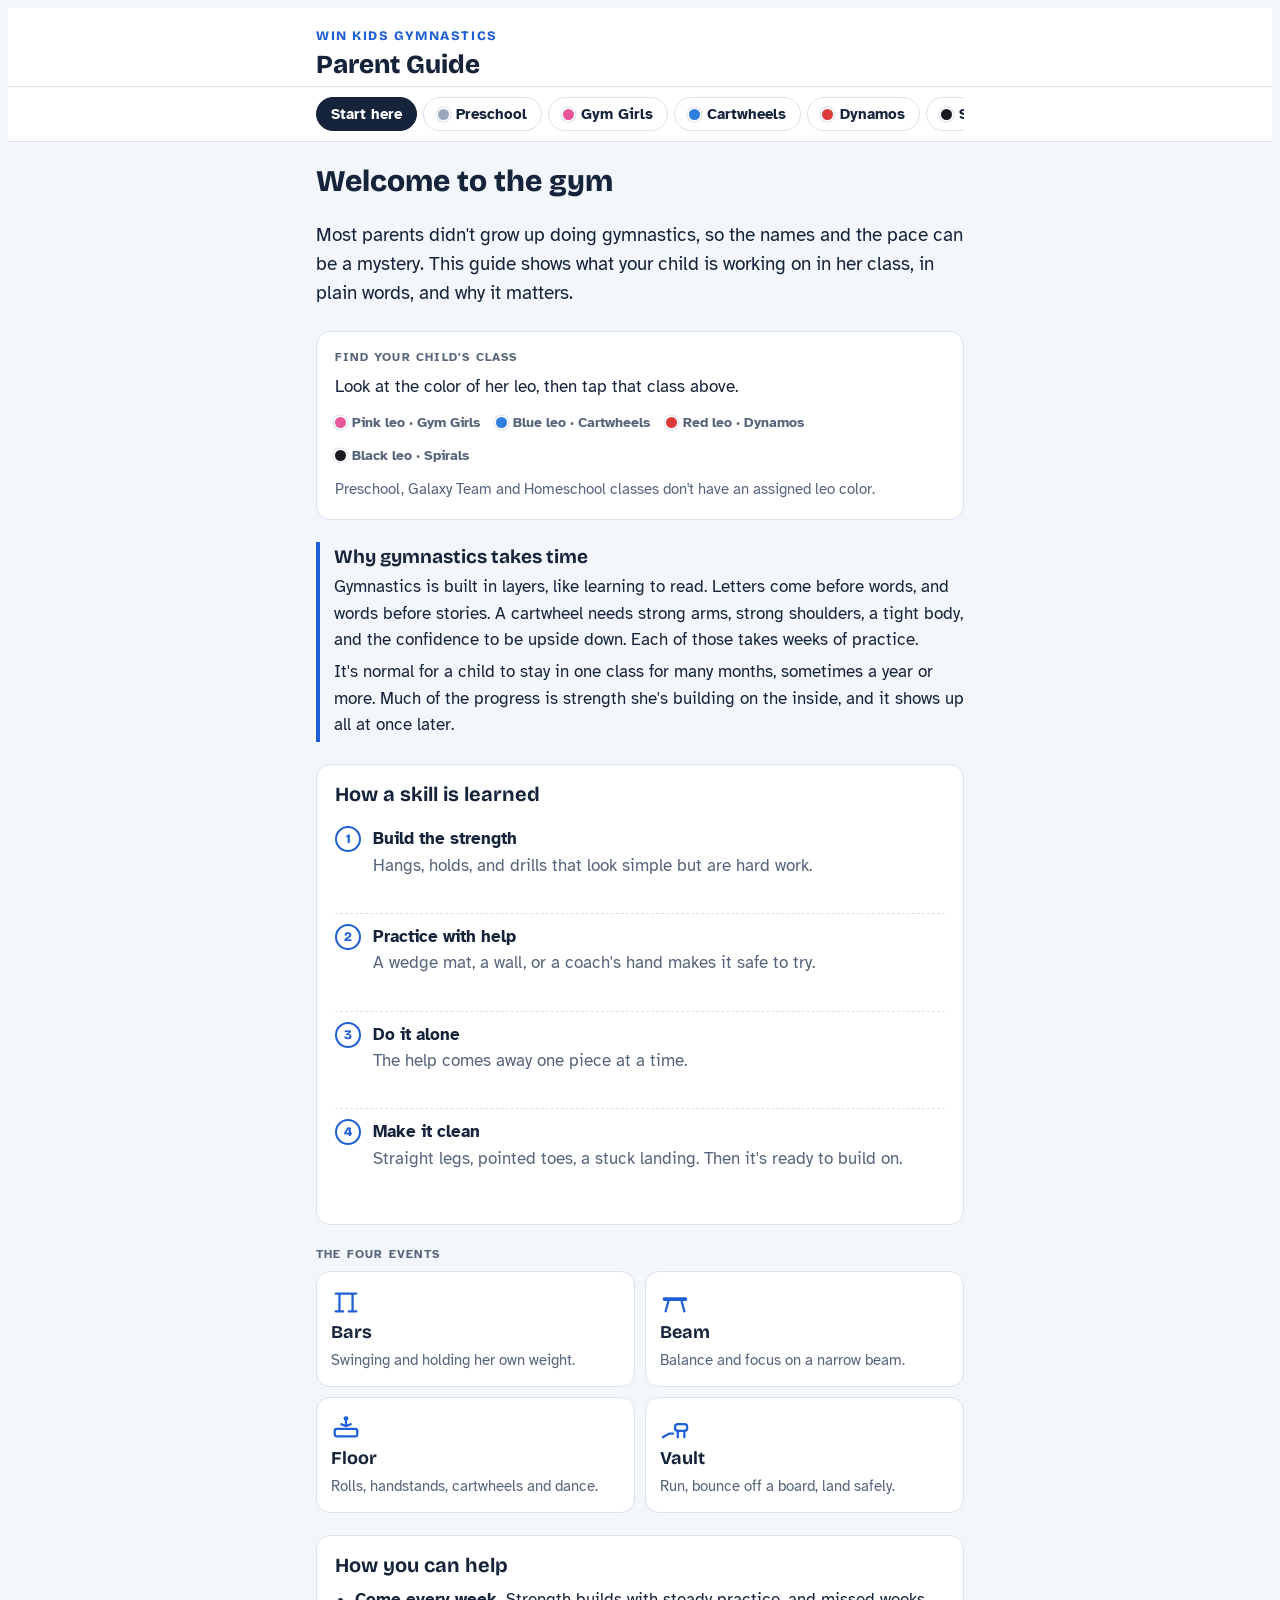
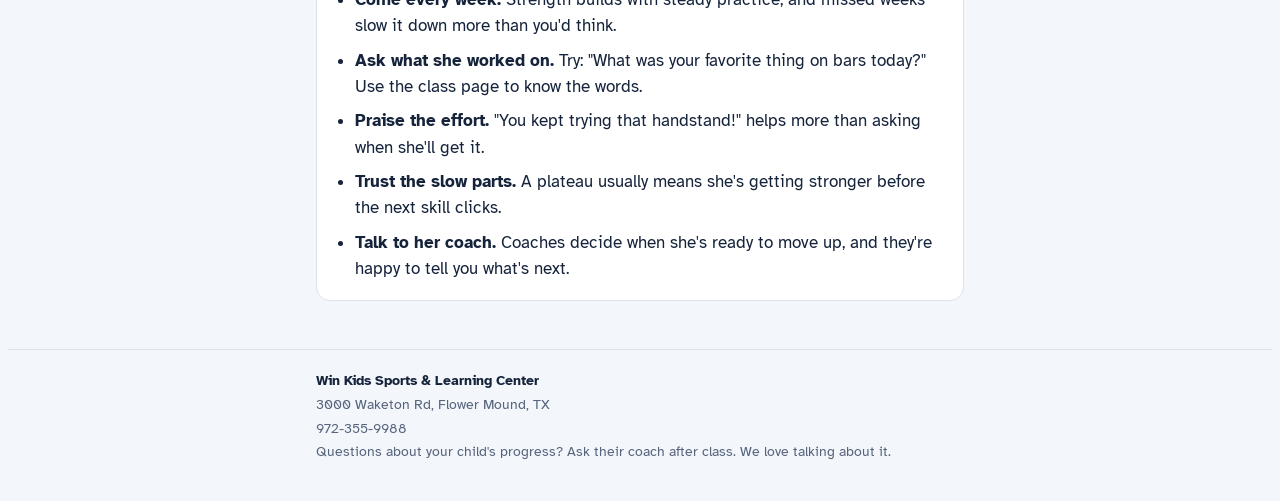
==== index.html @ 7325db1e "Add files via upload" ====
<!doctype html>
<html lang="en">
<head>
<meta charset="utf-8">
<meta name="viewport" content="width=device-width, initial-scale=1, viewport-fit=cover">
<meta name="theme-color" content="#ffffff" media="(prefers-color-scheme: light)">
<meta name="theme-color" content="#172136" media="(prefers-color-scheme: dark)">
<title>Win Kids Parent Guide</title>
<meta name="description" content="What your child is working on in gymnastics class at Win Kids, in plain language.">
<link rel="icon" href="data:image/svg+xml,%3Csvg xmlns='http://www.w3.org/2000/svg' viewBox='0 0 32 32'%3E%3Ccircle cx='16' cy='16' r='15' fill='%231f5fd6'/%3E%3Cpath d='M16 7l2.6 5.6 6.1.7-4.5 4.2 1.2 6L16 20.5 10.6 23.5l1.2-6-4.5-4.2 6.1-.7z' fill='white'/%3E%3C/svg%3E">
<link rel="preconnect" href="https://fonts.googleapis.com">
<link rel="preconnect" href="https://fonts.gstatic.com" crossorigin>
<link rel="stylesheet" href="https://fonts.googleapis.com/css2?family=Bricolage+Grotesque:opsz,wght@12..96,600;12..96,800&family=Atkinson+Hyperlegible:ital,wght@0,400;0,700;1,400&display=swap">
<link rel="stylesheet" href="/styles.css">
</head>
<body>
<header class="top"><div class="wrap">
  <span class="brand">Win Kids Gymnastics</span>
  <h1>Parent Guide</h1>
</div></header>

<nav class="tabs" aria-label="Classes"><div class="wrap"><div class="rail" role="tablist" id="rail"></div></div></nav>

<main><div class="wrap" id="view"></div></main>

<footer><div class="wrap">
  <b>Win Kids Sports &amp; Learning Center</b>
  <span class="sel">3000 Waketon Rd, Flower Mound, TX</span>
  <span class="sel">972-355-9988</span>
  <span>Questions about your child's progress? Ask their coach after class. We love talking about it.</span>
</div></footer>
<script src="/content.js"></script>
<script src="/app.js"></script>
</body>
</html>
---- styles.css ----
/* Layout: a phone-first guide. Sticky tab rail of classes; each class page leads with its leo color,
   then a 4-event switcher so parents see one event (3 skills) at a time. */
:root {
  --bg: #f3f6fb;
  --surface: #ffffff;
  --ink: #15233b;
  --muted: #56647c;
  --line: #dbe2ee;
  --mat: #1f5fd6;          /* spring-floor blue: the accent */
  --mat-soft: #e3ecfc;
  --chalk: #fff7d6;        /* highlight for "why it matters" */
  --chalk-ink: #5a4500;
  --leo-pink: #e8579a; --leo-blue: #2f7de1; --leo-red: #d93a3a; --leo-black: #1b1b1f;
  --leo-none: #9aa6ba;
  --f-display: "Bricolage Grotesque", "Avenir Next", "Segoe UI", system-ui, sans-serif;
  --f-body: "Atkinson Hyperlegible", "Segoe UI", system-ui, -apple-system, sans-serif;
  color-scheme: light;
}
@media (prefers-color-scheme: dark) { :root:not([data-theme="light"]) {
  --bg: #0e1524; --surface: #172136; --ink: #e8eef9; --muted: #9eabc3; --line: #29364f;
  --mat: #6ea0ff; --mat-soft: #1d2d4f; --chalk: #3a3016; --chalk-ink: #f4dc8e;
  --leo-black: #0a0a0c; --leo-none: #6b7891; color-scheme: dark; } }
:root[data-theme="dark"] {
  --bg: #0e1524; --surface: #172136; --ink: #e8eef9; --muted: #9eabc3; --line: #29364f;
  --mat: #6ea0ff; --mat-soft: #1d2d4f; --chalk: #3a3016; --chalk-ink: #f4dc8e;
  --leo-black: #0a0a0c; --leo-none: #6b7891; color-scheme: dark; }

* { box-sizing: border-box; }
body { background: var(--bg); color: var(--ink); font-family: var(--f-body); font-size: 17px; line-height: 1.55; }
body::before { content: ""; position: fixed; inset: 0 0 auto; height: env(safe-area-inset-top, 0px); z-index: 10; background: var(--surface); }
.wrap { max-width: 680px; margin: 0 auto; padding-left: max(16px, env(safe-area-inset-left, 0px)); padding-right: max(16px, env(safe-area-inset-right, 0px)); }
h1, h2, h3 { font-family: var(--f-display); text-wrap: balance; line-height: 1.15; margin: 0; }
p { margin: 0; }

header.top { background: var(--surface); border-bottom: 1px solid var(--line); }
header.top .wrap { padding-block: 18px 6px; display: flex; flex-direction: column; gap: 4px; }
.brand { font-family: var(--f-display); font-weight: 800; font-size: 13px; letter-spacing: .12em; text-transform: uppercase; color: var(--mat); }
header.top h1 { font-size: 26px; font-weight: 800; }

nav.tabs { position: sticky; top: env(safe-area-inset-top, 0px); z-index: 5; background: var(--surface); border-bottom: 1px solid var(--line); }
nav.tabs .rail { display: flex; gap: 6px; overflow-x: auto; scrollbar-width: none; padding-block: 10px; }
nav.tabs .rail::-webkit-scrollbar { display: none; }
.tab { flex: none; display: inline-flex; align-items: center; gap: 7px; font: 700 15px var(--f-body); color: var(--ink); background: transparent; border: 1.5px solid var(--line); border-radius: 999px; padding: 7px 14px; cursor: pointer; }
.tab[aria-selected="true"] { background: var(--ink); color: var(--surface); border-color: var(--ink); }
.tab:focus-visible, button:focus-visible, summary:focus-visible { outline: 3px solid var(--mat); outline-offset: 2px; }
.dot { width: 11px; height: 11px; border-radius: 50%; flex: none; box-shadow: 0 0 0 1.5px var(--surface), 0 0 0 2.5px var(--line); }

main .wrap { padding-block: 22px 48px; display: flex; flex-direction: column; gap: 22px; }
section.panel { display: flex; flex-direction: column; gap: 22px; }

.lede { font-size: 19px; }
.muted { color: var(--muted); }
.card { background: var(--surface); border: 1px solid var(--line); border-radius: 14px; padding: 18px; display: flex; flex-direction: column; gap: 10px; }
.card h3 { font-size: 20px; font-weight: 700; }
.eyebrow { font: 700 12px var(--f-body); letter-spacing: .1em; text-transform: uppercase; color: var(--muted); }

/* Class hero */
.hero { display: grid; grid-template-columns: auto 1fr; gap: 16px; align-items: center; }
.leo { width: 64px; height: 76px; flex: none; }
.hero h2 { font-size: 32px; font-weight: 800; }
.facts { display: flex; flex-wrap: wrap; gap: 8px; margin-top: 6px; }
.fact { font-size: 14px; font-weight: 700; background: var(--mat-soft); color: var(--ink); border-radius: 999px; padding: 3px 11px; }

/* Path */
.path { display: flex; align-items: center; gap: 4px; overflow-x: auto; padding-bottom: 2px; }
.step { flex: none; display: flex; align-items: center; gap: 6px; font-size: 14px; font-weight: 700; padding: 6px 10px; border-radius: 10px; color: var(--muted); background: none; border: 0; cursor: pointer; font-family: var(--f-body); }
.step.here { background: var(--surface); color: var(--ink); border: 1.5px solid var(--ink); }
.arrow { color: var(--muted); flex: none; }

/* Event switcher */
.events { display: grid; grid-template-columns: repeat(4, 1fr); gap: 6px; background: var(--surface); border: 1px solid var(--line); border-radius: 14px; padding: 5px; }
.ev { font: 700 15px var(--f-body); border: 0; background: transparent; color: var(--muted); padding: 10px 4px; border-radius: 10px; cursor: pointer; display: flex; flex-direction: column; align-items: center; gap: 3px; }
.ev svg { width: 26px; height: 26px; }
.ev[aria-pressed="true"] { background: var(--mat); color: #fff; }
.ev-intro { font-size: 15px; color: var(--muted); }

ol.skills { list-style: none; margin: 0; padding: 0; display: flex; flex-direction: column; gap: 10px; counter-reset: s; }
ol.skills li { background: var(--surface); border: 1px solid var(--line); border-radius: 14px; padding: 14px 16px; display: grid; grid-template-columns: 34px 1fr; gap: 4px 12px; }
.num { grid-row: span 3; width: 34px; height: 34px; border-radius: 50%; border: 2px solid var(--mat); color: var(--mat); font: 800 16px var(--f-display); display: grid; place-items: center; }
.sk-name { font-weight: 700; font-size: 18px; line-height: 1.3; }
.sk-plain { color: var(--ink); }
details.why { margin-top: 4px; }
details.why summary { cursor: pointer; font-size: 14px; font-weight: 700; color: var(--mat); list-style: none; }
details.why summary::-webkit-details-marker { display: none; }
details.why summary::before { content: "+ "; }
details.why[open] summary::before { content: "– "; }
details.why p { margin-top: 6px; background: var(--chalk); color: var(--chalk-ink); border-radius: 10px; padding: 10px 12px; font-size: 15.5px; }

.callout { border-left: 4px solid var(--mat); padding: 4px 0 4px 14px; display: flex; flex-direction: column; gap: 6px; }
.callout h3 { font-size: 19px; }

/* Start tab */
.ladder { display: flex; flex-direction: column; gap: 0; }
.rung { display: grid; grid-template-columns: 26px 1fr; gap: 12px; align-items: start; padding: 10px 0; border-bottom: 1px dashed var(--line); }
.rung:last-child { border-bottom: 0; }
.rung b { display: block; }
.grid2 { display: grid; grid-template-columns: repeat(2, 1fr); gap: 10px; }
.grid2 .card { gap: 6px; padding: 14px; }
.grid2 .card svg { width: 30px; height: 30px; color: var(--mat); }
.grid2 h3 { font-size: 18px; }
.grid2 p { font-size: 15px; color: var(--muted); }
ul.tips { margin: 0; padding-left: 20px; display: flex; flex-direction: column; gap: 8px; }

.pre-list { display: flex; flex-direction: column; gap: 10px; }
.pre-list .card { display: grid; grid-template-columns: 1fr auto; gap: 4px 12px; }
.pre-list .age { font: 800 15px var(--f-display); color: var(--mat); white-space: nowrap; }
.pre-list p { grid-column: 1 / -1; font-size: 15.5px; color: var(--muted); }
.tag { font-size: 12px; font-weight: 700; text-transform: uppercase; letter-spacing: .06em; color: var(--muted); }

dl.gloss { margin: 0; display: flex; flex-direction: column; }
dl.gloss div { padding: 12px 0; border-bottom: 1px solid var(--line); }
dl.gloss dt { font-weight: 700; font-size: 18px; }
dl.gloss dd { margin: 2px 0 0; color: var(--muted); }
.search { width: 100%; font: 17px var(--f-body); padding: 12px 14px; border-radius: 12px; border: 1.5px solid var(--line); background: var(--surface); color: var(--ink); }

footer { border-top: 1px solid var(--line); }
footer .wrap { padding-block: 20px 30px; font-size: 14px; color: var(--muted); display: flex; flex-direction: column; gap: 2px; }
footer b { color: var(--ink); }
.sel { user-select: all; }

@media (max-width: 420px) {
  .hero h2 { font-size: 27px; }
  .ev { font-size: 13.5px; }
  .grid2 { grid-template-columns: 1fr 1fr; }
}
@media (prefers-reduced-motion: no-preference) {
  section.panel { animation: rise .25s ease-out; }
  @keyframes rise { from { transform: translateY(6px); } to { transform: none; } }
}
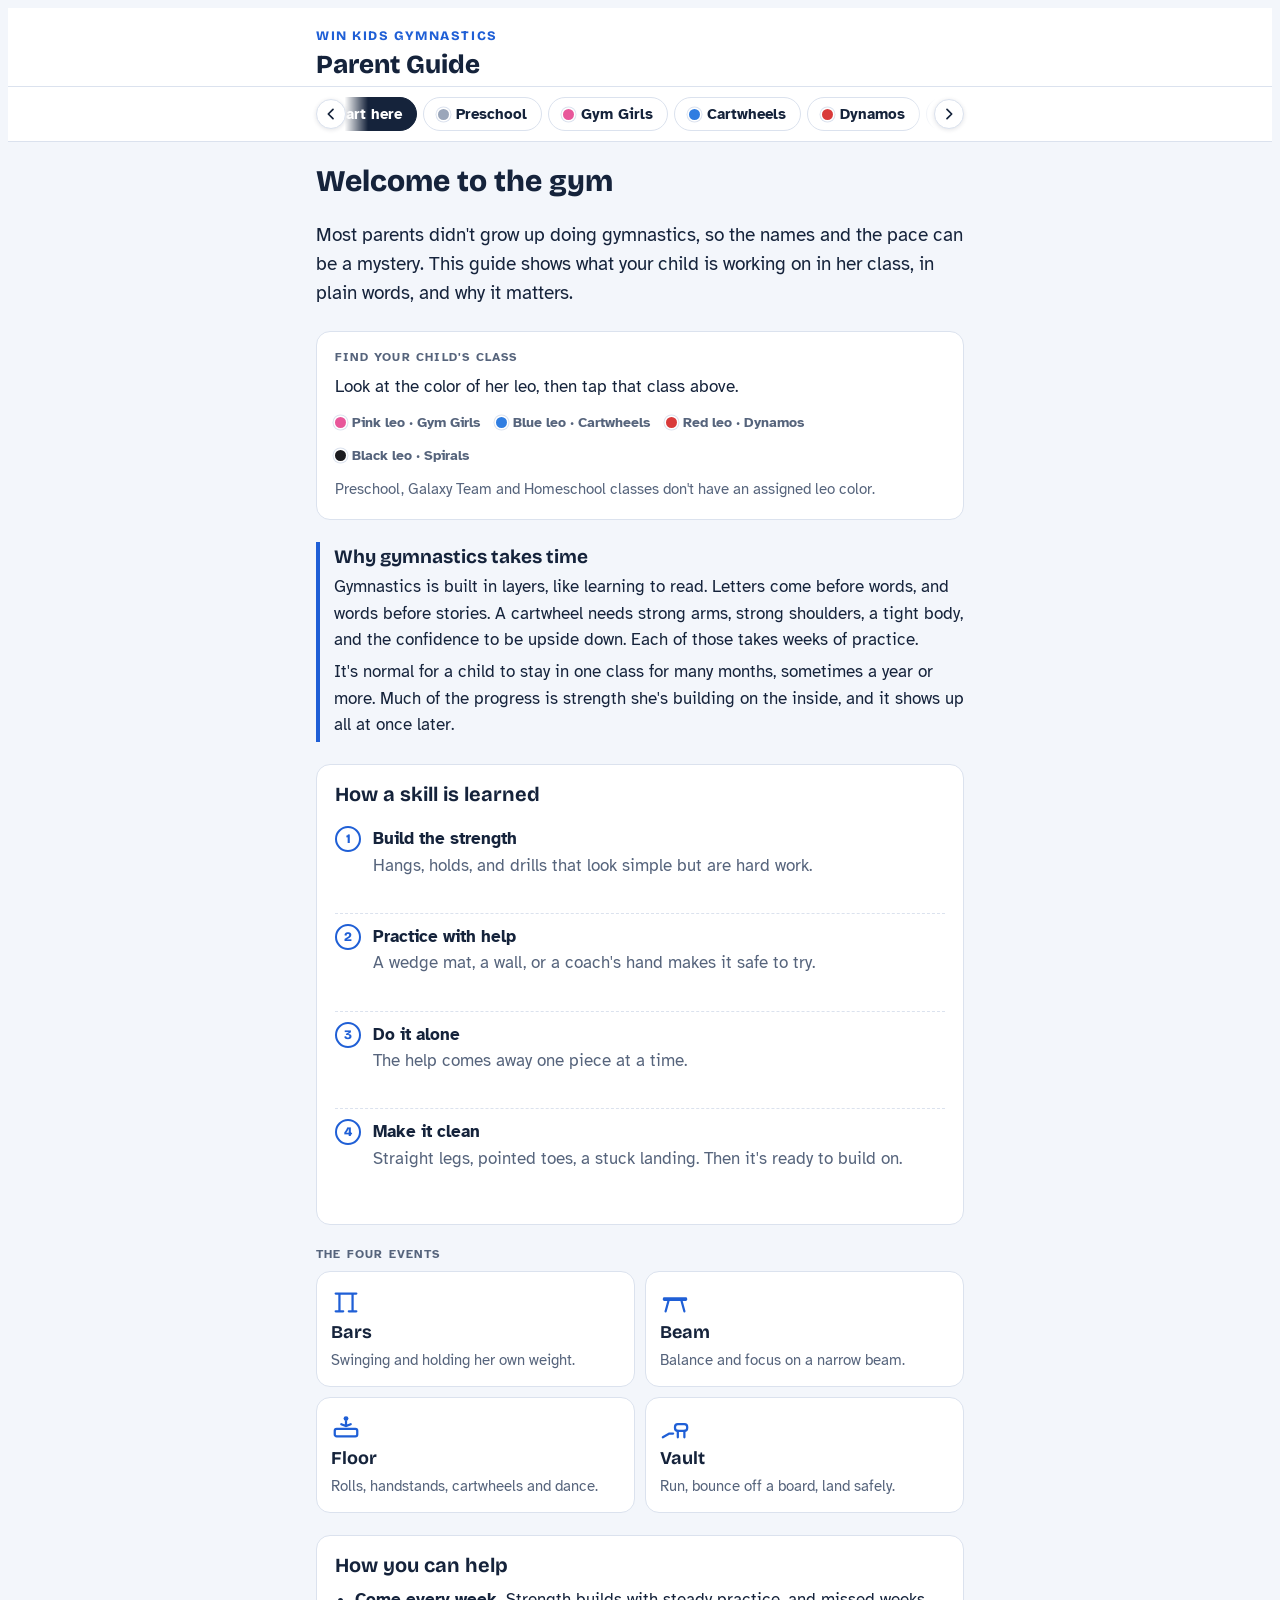
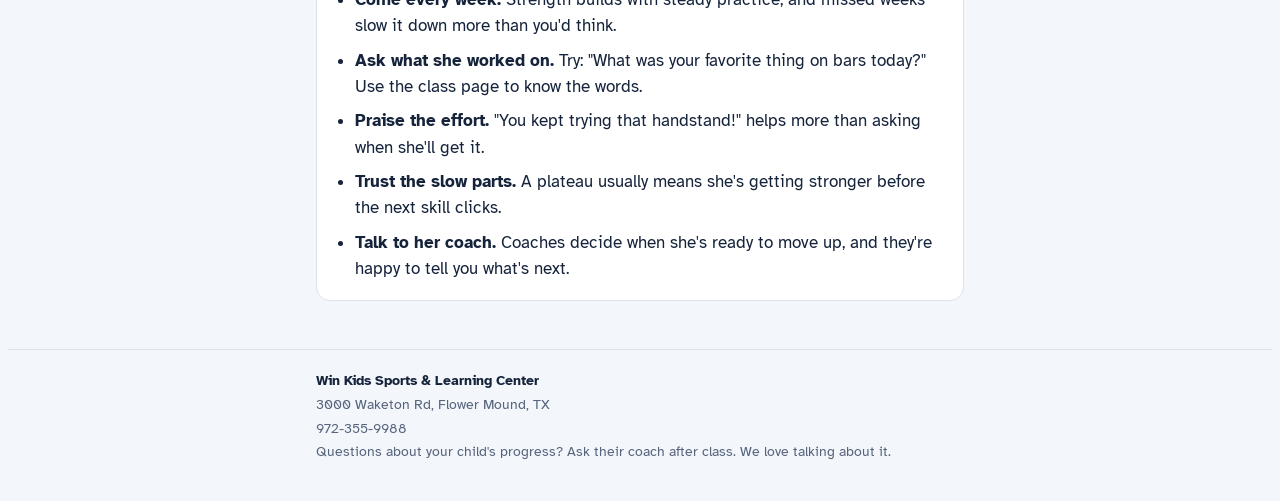
==== commit f19c285f: "Update index.html" ====
--- a/index.html
+++ b/index.html
@@ -19,7 +19,7 @@
   <h1>Parent Guide</h1>
 </div></header>
 
-<nav class="tabs" aria-label="Classes"><div class="wrap"><div class="rail" role="tablist" id="rail"></div></div></nav>
+<nav class="tabs" aria-label="Classes"><div class="wrap"><div class="rail-wrap"><button class="rail-btn prev" id="railPrev" aria-label="Scroll tabs left" hidden><svg viewBox="0 0 24 24" aria-hidden="true"><path d="M15 5l-7 7 7 7"/></svg></button><div class="rail" role="tablist" id="rail"></div><button class="rail-btn next" id="railNext" aria-label="Scroll tabs right" hidden><svg viewBox="0 0 24 24" aria-hidden="true"><path d="M9 5l7 7-7 7"/></svg></button></div></div></nav>
 
 <main><div class="wrap" id="view"></div></main>
 
--- a/styles.css
+++ b/styles.css
@@ -40,6 +40,12 @@
 nav.tabs { position: sticky; top: env(safe-area-inset-top, 0px); z-index: 5; background: var(--surface); border-bottom: 1px solid var(--line); }
 nav.tabs .rail { display: flex; gap: 6px; overflow-x: auto; scrollbar-width: none; padding-block: 10px; }
 nav.tabs .rail::-webkit-scrollbar { display: none; }
+.rail-wrap { position: relative; }
+.rail-btn { position: absolute; top: 0; bottom: 0; width: 52px; border: 0; padding: 0; cursor: pointer; display: flex; align-items: center; color: var(--ink); z-index: 1; }
+.rail-btn.prev { left: 0; justify-content: flex-start; background: linear-gradient(to right, var(--surface) 55%, transparent); }
+.rail-btn.next { right: 0; justify-content: flex-end; background: linear-gradient(to left, var(--surface) 55%, transparent); }
+.rail-btn svg { width: 30px; height: 30px; padding: 6px; border-radius: 50%; background: var(--surface); border: 1.5px solid var(--line); fill: none; stroke: currentColor; stroke-width: 2.6; stroke-linecap: round; stroke-linejoin: round; box-shadow: 0 1px 4px rgba(21,35,59,.12); }
+.rail-btn:hover svg { border-color: var(--ink); }
 .tab { flex: none; display: inline-flex; align-items: center; gap: 7px; font: 700 15px var(--f-body); color: var(--ink); background: transparent; border: 1.5px solid var(--line); border-radius: 999px; padding: 7px 14px; cursor: pointer; }
 .tab[aria-selected="true"] { background: var(--ink); color: var(--surface); border-color: var(--ink); }
 .tab:focus-visible, button:focus-visible, summary:focus-visible { outline: 3px solid var(--mat); outline-offset: 2px; }
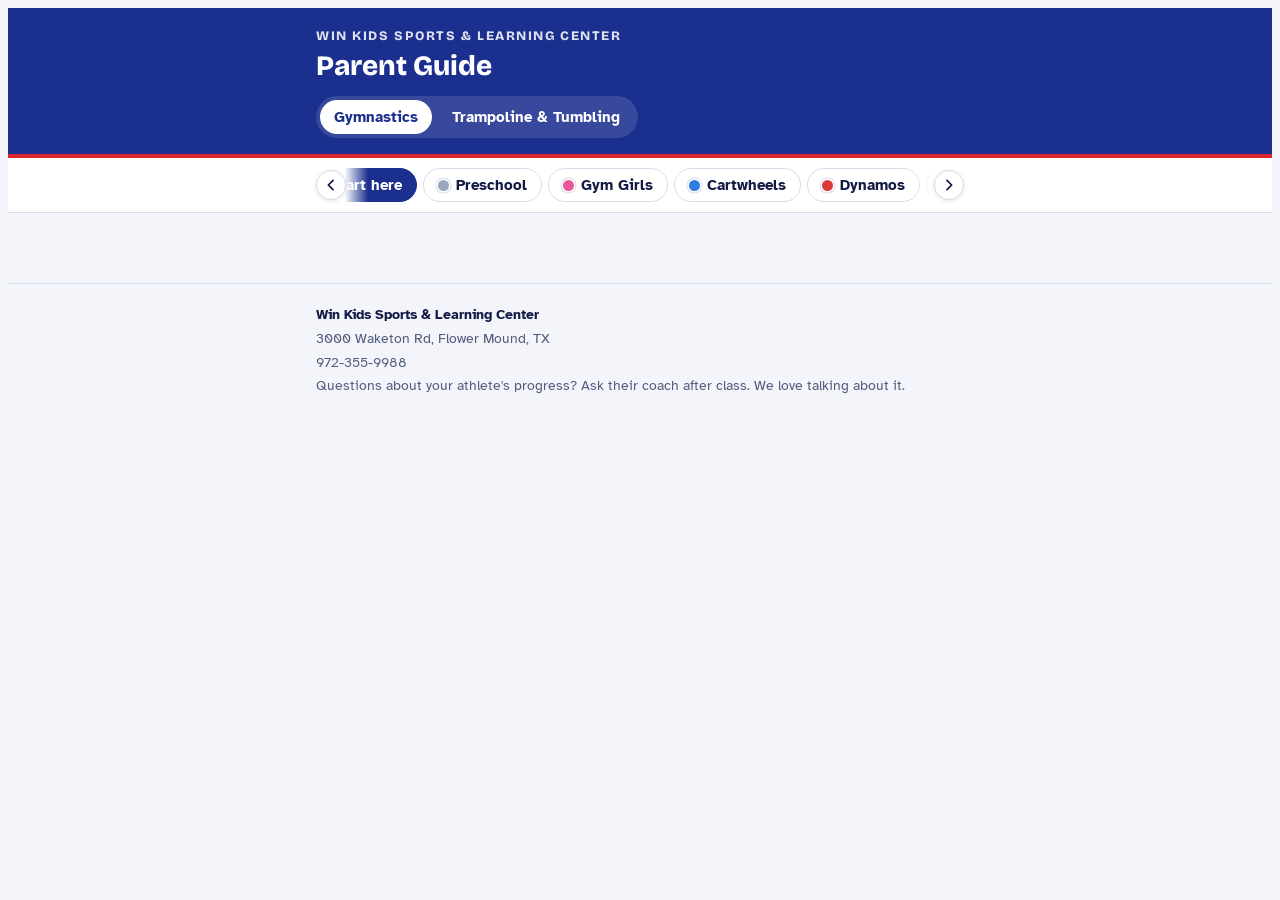
==== commit 91c57c17: "Update index.html" ====
--- a/index.html
+++ b/index.html
@@ -3,11 +3,10 @@
 <head>
 <meta charset="utf-8">
 <meta name="viewport" content="width=device-width, initial-scale=1, viewport-fit=cover">
-<meta name="theme-color" content="#ffffff" media="(prefers-color-scheme: light)">
-<meta name="theme-color" content="#172136" media="(prefers-color-scheme: dark)">
+<meta name="theme-color" content="#1b2f8f">
 <title>Win Kids Parent Guide</title>
-<meta name="description" content="What your child is working on in gymnastics class at Win Kids, in plain language.">
-<link rel="icon" href="data:image/svg+xml,%3Csvg xmlns='http://www.w3.org/2000/svg' viewBox='0 0 32 32'%3E%3Ccircle cx='16' cy='16' r='15' fill='%231f5fd6'/%3E%3Cpath d='M16 7l2.6 5.6 6.1.7-4.5 4.2 1.2 6L16 20.5 10.6 23.5l1.2-6-4.5-4.2 6.1-.7z' fill='white'/%3E%3C/svg%3E">
+<meta name="description" content="What your athlete is working on in gymnastics and trampoline & tumbling at Win Kids, in plain language.">
+<link rel="icon" href="data:image/svg+xml,%3Csvg xmlns='http://www.w3.org/2000/svg' viewBox='0 0 32 32'%3E%3Ccircle cx='16' cy='16' r='15' fill='%231b2f8f'/%3E%3Cpath d='M16 7l2.6 5.6 6.1.7-4.5 4.2 1.2 6L16 20.5 10.6 23.5l1.2-6-4.5-4.2 6.1-.7z' fill='white'/%3E%3C/svg%3E">
 <link rel="preconnect" href="https://fonts.googleapis.com">
 <link rel="preconnect" href="https://fonts.gstatic.com" crossorigin>
 <link rel="stylesheet" href="https://fonts.googleapis.com/css2?family=Bricolage+Grotesque:opsz,wght@12..96,600;12..96,800&family=Atkinson+Hyperlegible:ital,wght@0,400;0,700;1,400&display=swap">
@@ -15,8 +14,12 @@
 </head>
 <body>
 <header class="top"><div class="wrap">
-  <span class="brand">Win Kids Gymnastics</span>
+  <span class="brand">Win Kids Sports &amp; Learning Center</span>
   <h1>Parent Guide</h1>
+  <div class="programs" id="programs" role="group" aria-label="Program">
+    <button class="prog" data-prog="gym" aria-pressed="true">Gymnastics</button>
+    <button class="prog" data-prog="tnt" aria-pressed="false">Trampoline &amp; Tumbling</button>
+  </div>
 </div></header>
 
 <nav class="tabs" aria-label="Classes"><div class="wrap"><div class="rail-wrap"><button class="rail-btn prev" id="railPrev" aria-label="Scroll tabs left" hidden><svg viewBox="0 0 24 24" aria-hidden="true"><path d="M15 5l-7 7 7 7"/></svg></button><div class="rail" role="tablist" id="rail"></div><button class="rail-btn next" id="railNext" aria-label="Scroll tabs right" hidden><svg viewBox="0 0 24 24" aria-hidden="true"><path d="M9 5l7 7-7 7"/></svg></button></div></div></nav>
@@ -27,7 +30,7 @@
   <b>Win Kids Sports &amp; Learning Center</b>
   <span class="sel">3000 Waketon Rd, Flower Mound, TX</span>
   <span class="sel">972-355-9988</span>
-  <span>Questions about your child's progress? Ask their coach after class. We love talking about it.</span>
+  <span>Questions about your athlete's progress? Ask their coach after class. We love talking about it.</span>
 </div></footer>
 <script src="/content.js"></script>
 <script src="/app.js"></script>
--- a/styles.css
+++ b/styles.css
@@ -1,29 +1,36 @@
-/* Layout: a phone-first guide. Sticky tab rail of classes; each class page leads with its leo color,
-   then a 4-event switcher so parents see one event (3 skills) at a time. */
+/* Layout: a phone-first guide. A program switch (Gymnastics / Trampoline & Tumbling) in the blue header,
+   a sticky tab rail of that program's classes, then an event switcher so parents see one event (3 skills) at a time. */
+/* Brand: Win Kids blue, white and red. Blue carries headers and selected states; red marks highlights
+   (callouts, the print card, the header stripe). Class colors stay separate from the brand. */
 :root {
-  --bg: #f3f6fb;
+  --bg: #f3f5fb;
   --surface: #ffffff;
-  --ink: #15233b;
-  --muted: #56647c;
-  --line: #dbe2ee;
-  --mat: #1f5fd6;          /* spring-floor blue: the accent */
-  --mat-soft: #e3ecfc;
-  --chalk: #fff7d6;        /* highlight for "why it matters" */
+  --ink: #121a45;
+  --muted: #525c7d;
+  --line: #d8ddeb;
+  --mat: #1b2f8f;          /* Win Kids blue */
+  --mat-soft: #e3e8f8;
+  --red: #d7262e;          /* Win Kids red */
+  --red-soft: #fde9ea;
+  --band: #1b2f8f;         /* header band */
+  --band-ink: #ffffff;
+  --chalk: #fff7d6;
   --chalk-ink: #5a4500;
   --leo-pink: #e8579a; --leo-blue: #2f7de1; --leo-red: #d93a3a; --leo-black: #1b1b1f;
+  --tnt-fire: #f2542d; --tnt-1: #2440c9; --tnt-2: #d7262e; --tnt-3: #1b1b1f;
   --leo-none: #9aa6ba;
   --f-display: "Bricolage Grotesque", "Avenir Next", "Segoe UI", system-ui, sans-serif;
   --f-body: "Atkinson Hyperlegible", "Segoe UI", system-ui, -apple-system, sans-serif;
   color-scheme: light;
 }
 @media (prefers-color-scheme: dark) { :root:not([data-theme="light"]) {
-  --bg: #0e1524; --surface: #172136; --ink: #e8eef9; --muted: #9eabc3; --line: #29364f;
-  --mat: #6ea0ff; --mat-soft: #1d2d4f; --chalk: #3a3016; --chalk-ink: #f4dc8e;
-  --leo-black: #0a0a0c; --leo-none: #6b7891; color-scheme: dark; } }
+  --bg: #0c1230; --surface: #161e44; --ink: #eef1fb; --muted: #a3acc9; --line: #2a3563;
+  --mat: #8ea4ff; --mat-soft: #232f66; --red: #ff6168; --red-soft: #3a1c2a; --band: #13216b; --band-ink: #ffffff;
+  --chalk: #3a3016; --chalk-ink: #f4dc8e; --leo-black: #0a0a0c; --tnt-3: #0a0a0c; --leo-none: #6b7891; color-scheme: dark; } }
 :root[data-theme="dark"] {
-  --bg: #0e1524; --surface: #172136; --ink: #e8eef9; --muted: #9eabc3; --line: #29364f;
-  --mat: #6ea0ff; --mat-soft: #1d2d4f; --chalk: #3a3016; --chalk-ink: #f4dc8e;
-  --leo-black: #0a0a0c; --leo-none: #6b7891; color-scheme: dark; }
+  --bg: #0c1230; --surface: #161e44; --ink: #eef1fb; --muted: #a3acc9; --line: #2a3563;
+  --mat: #8ea4ff; --mat-soft: #232f66; --red: #ff6168; --red-soft: #3a1c2a; --band: #13216b; --band-ink: #ffffff;
+  --chalk: #3a3016; --chalk-ink: #f4dc8e; --leo-black: #0a0a0c; --tnt-3: #0a0a0c; --leo-none: #6b7891; color-scheme: dark; }
 
 * { box-sizing: border-box; }
 body { background: var(--bg); color: var(--ink); font-family: var(--f-body); font-size: 17px; line-height: 1.55; }
@@ -32,10 +39,15 @@
 h1, h2, h3 { font-family: var(--f-display); text-wrap: balance; line-height: 1.15; margin: 0; }
 p { margin: 0; }
 
-header.top { background: var(--surface); border-bottom: 1px solid var(--line); }
-header.top .wrap { padding-block: 18px 6px; display: flex; flex-direction: column; gap: 4px; }
-.brand { font-family: var(--f-display); font-weight: 800; font-size: 13px; letter-spacing: .12em; text-transform: uppercase; color: var(--mat); }
-header.top h1 { font-size: 26px; font-weight: 800; }
+header.top { background: var(--band); color: var(--band-ink); border-bottom: 4px solid var(--red); }
+header.top .wrap { padding-block: 18px 16px; display: flex; flex-direction: column; gap: 4px; }
+.brand { font-family: var(--f-display); font-weight: 800; font-size: 13px; letter-spacing: .12em; text-transform: uppercase; color: var(--band-ink); opacity: .85; }
+header.top h1 { font-size: 28px; font-weight: 800; color: var(--band-ink); }
+.programs { display: flex; gap: 6px; margin-top: 10px; padding: 4px; border-radius: 999px; background: rgba(255,255,255,.12); align-self: flex-start; max-width: 100%; }
+.prog { font: 700 15px var(--f-body); color: var(--band-ink); background: transparent; border: 0; border-radius: 999px; padding: 8px 14px; cursor: pointer; white-space: nowrap; }
+.prog[aria-pressed="true"] { background: #ffffff; color: #1b2f8f; }
+.prog:focus-visible { outline: 3px solid #ffffff; outline-offset: 2px; }
+@media (max-width: 380px) { .prog { font-size: 14px; padding: 8px 11px; } }
 
 nav.tabs { position: sticky; top: env(safe-area-inset-top, 0px); z-index: 5; background: var(--surface); border-bottom: 1px solid var(--line); }
 nav.tabs .rail { display: flex; gap: 6px; overflow-x: auto; scrollbar-width: none; padding-block: 10px; }
@@ -47,7 +59,7 @@
 .rail-btn svg { width: 30px; height: 30px; padding: 6px; border-radius: 50%; background: var(--surface); border: 1.5px solid var(--line); fill: none; stroke: currentColor; stroke-width: 2.6; stroke-linecap: round; stroke-linejoin: round; box-shadow: 0 1px 4px rgba(21,35,59,.12); }
 .rail-btn:hover svg { border-color: var(--ink); }
 .tab { flex: none; display: inline-flex; align-items: center; gap: 7px; font: 700 15px var(--f-body); color: var(--ink); background: transparent; border: 1.5px solid var(--line); border-radius: 999px; padding: 7px 14px; cursor: pointer; }
-.tab[aria-selected="true"] { background: var(--ink); color: var(--surface); border-color: var(--ink); }
+.tab[aria-selected="true"] { background: var(--mat); color: #ffffff; border-color: var(--mat); }
 .tab:focus-visible, button:focus-visible, summary:focus-visible { outline: 3px solid var(--mat); outline-offset: 2px; }
 .dot { width: 11px; height: 11px; border-radius: 50%; flex: none; box-shadow: 0 0 0 1.5px var(--surface), 0 0 0 2.5px var(--line); }
 
@@ -63,6 +75,8 @@
 /* Class hero */
 .hero { display: grid; grid-template-columns: auto 1fr; gap: 16px; align-items: center; }
 .leo { width: 64px; height: 76px; flex: none; }
+.lvl { width: 64px; height: 64px; border-radius: 18px; display: grid; place-items: center; color: #ffffff; flex: none; }
+.lvl svg { width: 38px; height: 38px; }
 .hero h2 { font-size: 32px; font-weight: 800; }
 .facts { display: flex; flex-wrap: wrap; gap: 8px; margin-top: 6px; }
 .fact { font-size: 14px; font-weight: 700; background: var(--mat-soft); color: var(--ink); border-radius: 999px; padding: 3px 11px; }
@@ -75,7 +89,7 @@
 
 /* Event switcher */
 .events { display: grid; grid-template-columns: repeat(4, 1fr); gap: 6px; background: var(--surface); border: 1px solid var(--line); border-radius: 14px; padding: 5px; }
-.ev { font: 700 15px var(--f-body); border: 0; background: transparent; color: var(--muted); padding: 10px 4px; border-radius: 10px; cursor: pointer; display: flex; flex-direction: column; align-items: center; gap: 3px; }
+.ev { font: 700 15px var(--f-body); text-align: center; line-height: 1.2; border: 0; background: transparent; color: var(--muted); padding: 10px 4px; border-radius: 10px; cursor: pointer; display: flex; flex-direction: column; align-items: center; gap: 3px; }
 .ev svg { width: 26px; height: 26px; }
 .ev[aria-pressed="true"] { background: var(--mat); color: #fff; }
 .ev-intro { font-size: 15px; color: var(--muted); }
@@ -92,7 +106,16 @@
 details.why[open] summary::before { content: "– "; }
 details.why p { margin-top: 6px; background: var(--chalk); color: var(--chalk-ink); border-radius: 10px; padding: 10px 12px; font-size: 15.5px; }
 
-.callout { border-left: 4px solid var(--mat); padding: 4px 0 4px 14px; display: flex; flex-direction: column; gap: 6px; }
+.print-card { display: grid; grid-template-columns: 46px minmax(0, 1fr) auto; gap: 14px; align-items: center; text-decoration: none; color: var(--ink); background: var(--surface); border: 2px solid var(--red); border-radius: 14px; padding: 14px 16px; }
+.print-card:hover { background: var(--red-soft); }
+.print-card:focus-visible { outline: 3px solid var(--mat); outline-offset: 2px; }
+.print-card .ic { width: 46px; height: 46px; border-radius: 50%; background: var(--red-soft); color: var(--red); display: grid; place-items: center; }
+.print-card .ic svg { width: 26px; height: 26px; }
+.print-card b { display: block; font-size: 17px; }
+.print-card .sub { font-size: 14.5px; color: var(--muted); line-height: 1.4; }
+.print-card .go { font-weight: 700; color: var(--red); font-size: 15px; white-space: nowrap; }
+@media (max-width: 480px) { .print-card { grid-template-columns: 46px minmax(0, 1fr); } .print-card .go { display: none; } }
+.callout { border-left: 4px solid var(--red); padding: 4px 0 4px 14px; display: flex; flex-direction: column; gap: 6px; }
 .callout h3 { font-size: 19px; }
 
 /* Start tab */
@@ -102,7 +125,11 @@
 .rung b { display: block; }
 .grid2 { display: grid; grid-template-columns: repeat(2, 1fr); gap: 10px; }
 .grid2 .card { gap: 6px; padding: 14px; }
-.grid2 .card svg { width: 30px; height: 30px; color: var(--mat); }
+.grid2 .card svg, .grid3 .card svg { width: 30px; height: 30px; color: var(--mat); }
+.grid3 { display: grid; grid-template-columns: repeat(3, minmax(0, 1fr)); gap: 10px; }
+.grid3 .card { gap: 6px; padding: 14px; }
+.grid3 h3 { font-size: 17px; }
+.grid3 p { font-size: 14.5px; color: var(--muted); }
 .grid2 h3 { font-size: 18px; }
 .grid2 p { font-size: 15px; color: var(--muted); }
 ul.tips { margin: 0; padding-left: 20px; display: flex; flex-direction: column; gap: 8px; }
@@ -128,6 +155,7 @@
   .hero h2 { font-size: 27px; }
   .ev { font-size: 13.5px; }
   .grid2 { grid-template-columns: 1fr 1fr; }
+  .grid3 { grid-template-columns: 1fr; }
 }
 @media (prefers-reduced-motion: no-preference) {
   section.panel { animation: rise .25s ease-out; }
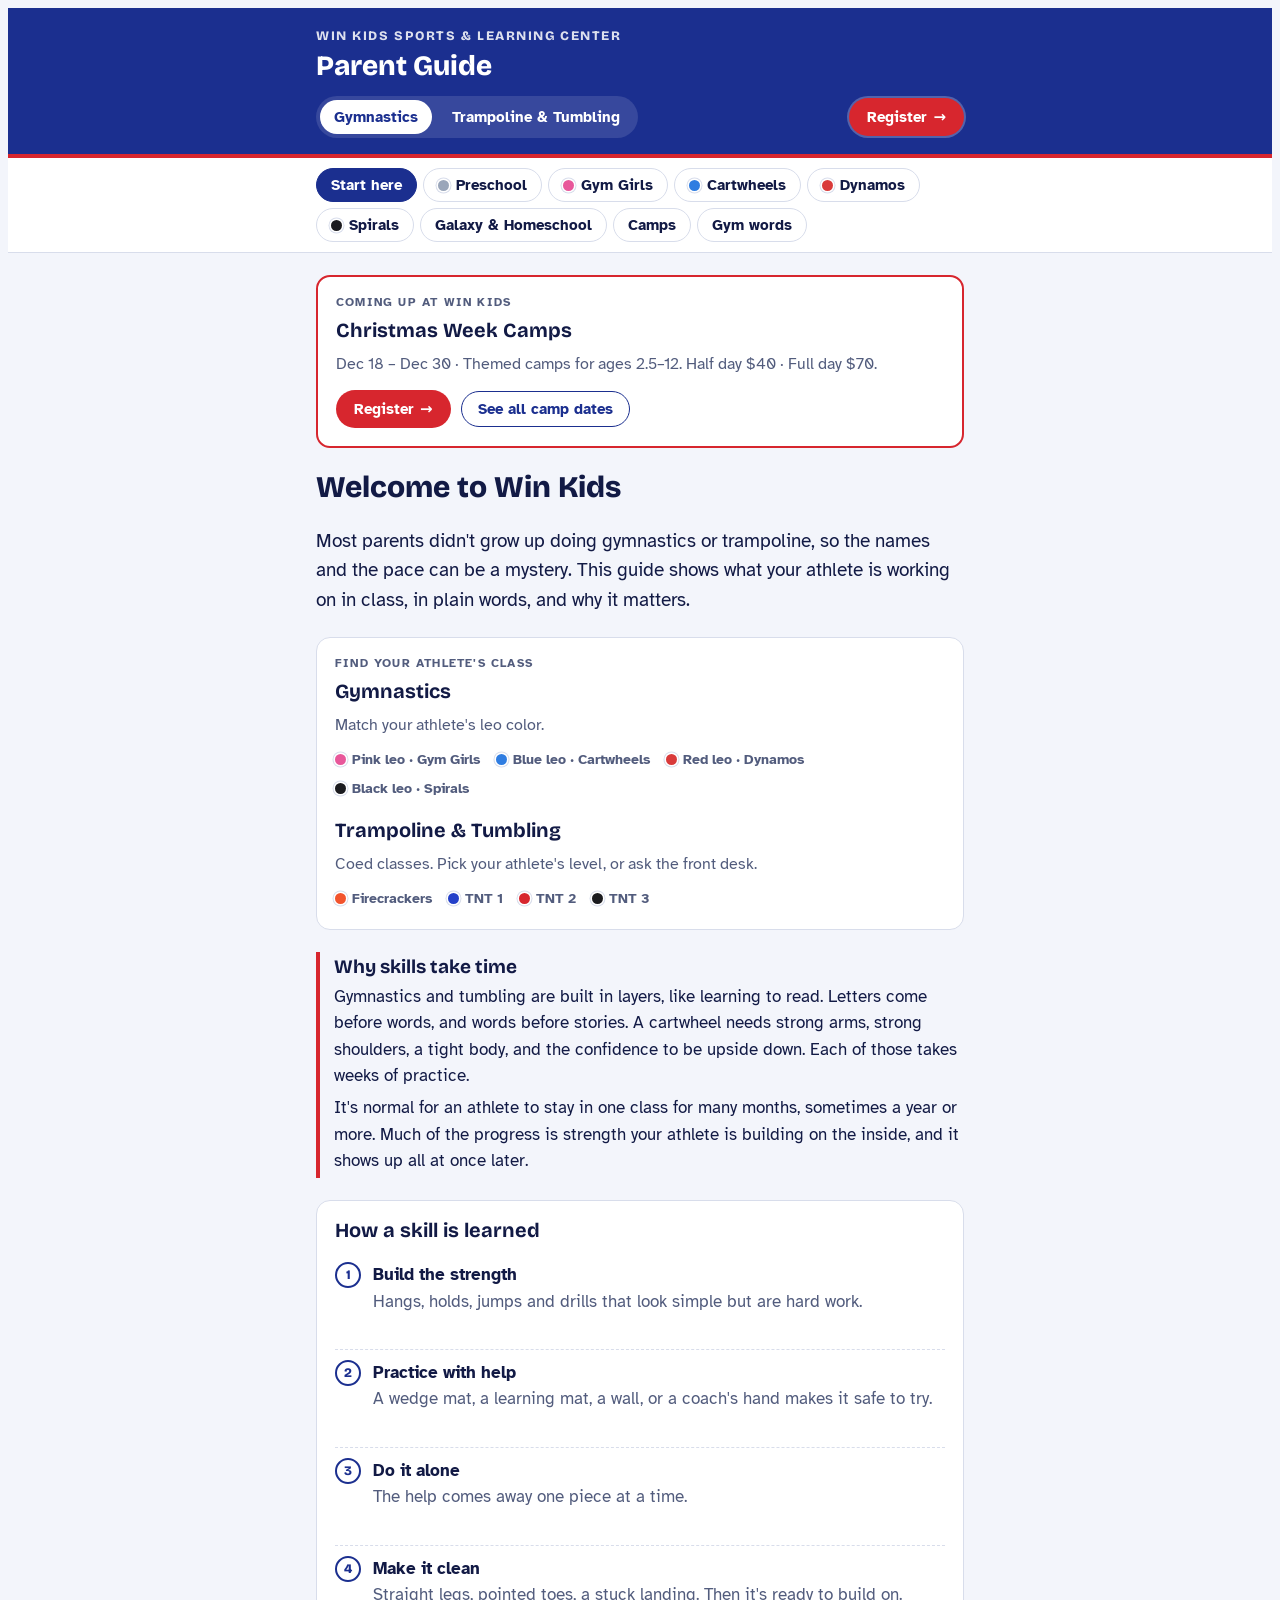
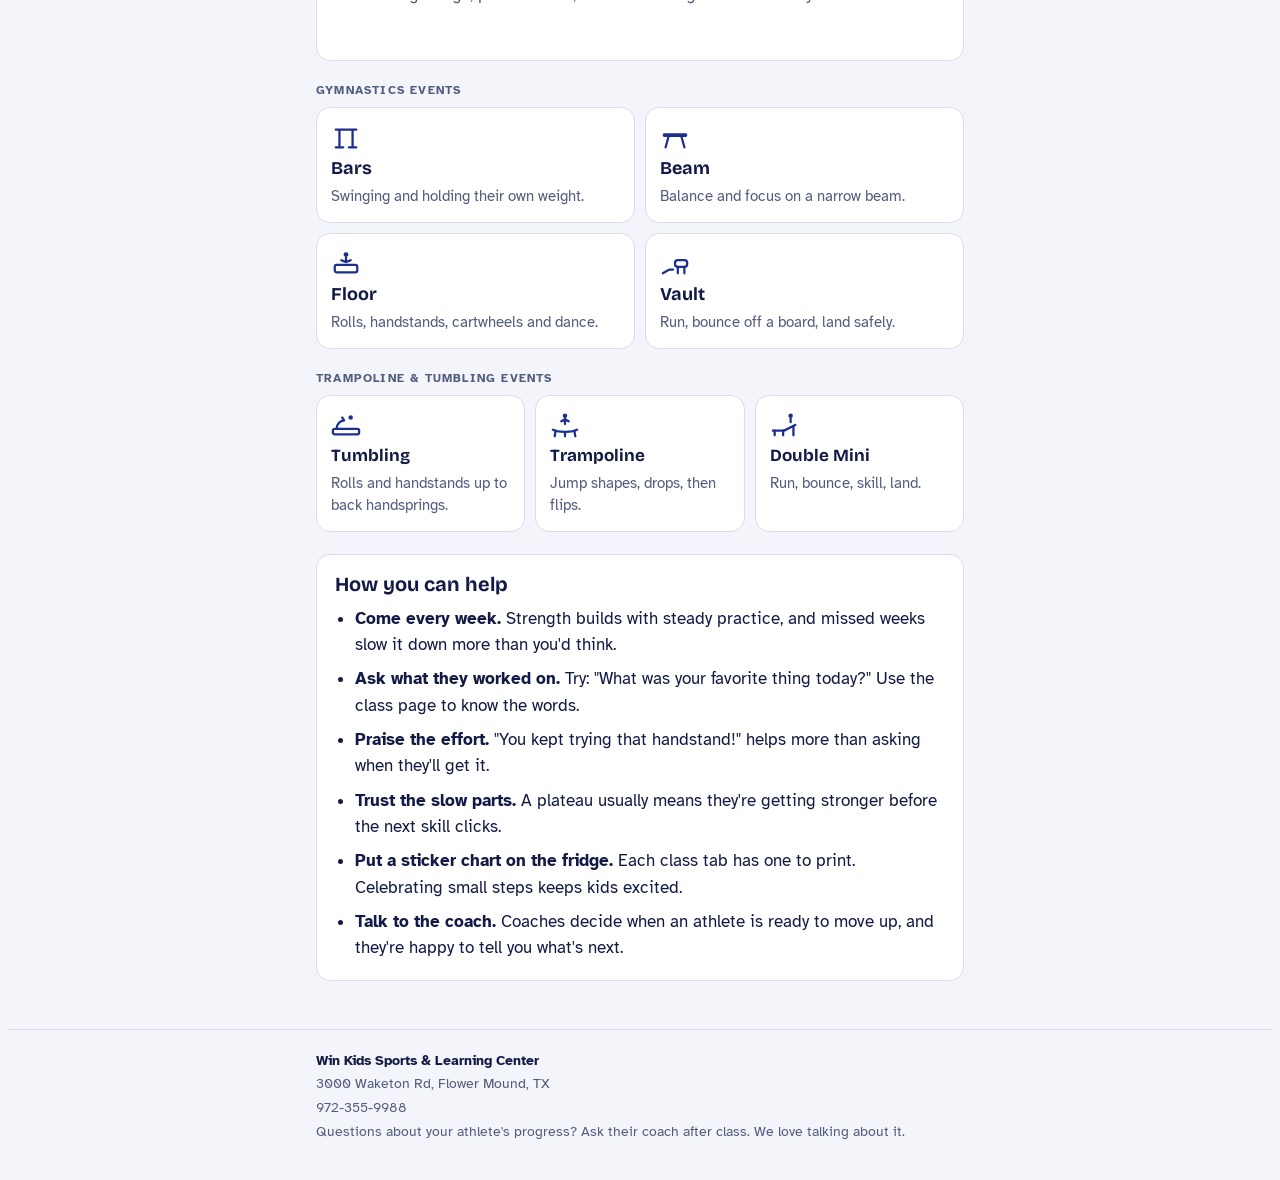
==== commit f26cb526: "Update index.html" ====
--- a/index.html
+++ b/index.html
@@ -16,9 +16,12 @@
 <header class="top"><div class="wrap">
   <span class="brand">Win Kids Sports &amp; Learning Center</span>
   <h1>Parent Guide</h1>
-  <div class="programs" id="programs" role="group" aria-label="Program">
-    <button class="prog" data-prog="gym" aria-pressed="true">Gymnastics</button>
-    <button class="prog" data-prog="tnt" aria-pressed="false">Trampoline &amp; Tumbling</button>
+  <div class="hdr-row">
+    <div class="programs" id="programs" role="group" aria-label="Program">
+      <button class="prog" data-prog="gym" aria-pressed="true">Gymnastics</button>
+      <button class="prog" data-prog="tnt" aria-pressed="false">Trampoline &amp; Tumbling</button>
+    </div>
+    <a class="reg-btn" id="regBtn" href="#" target="_blank" rel="noopener" hidden>Register</a>
   </div>
 </div></header>
 
--- a/styles.css
+++ b/styles.css
@@ -10,6 +10,7 @@
   --line: #d8ddeb;
   --mat: #1b2f8f;          /* Win Kids blue */
   --mat-soft: #e3e8f8;
+  --on-mat: #ffffff;       /* text on a blue fill */
   --red: #d7262e;          /* Win Kids red */
   --red-soft: #fde9ea;
   --band: #1b2f8f;         /* header band */
@@ -25,11 +26,11 @@
 }
 @media (prefers-color-scheme: dark) { :root:not([data-theme="light"]) {
   --bg: #0c1230; --surface: #161e44; --ink: #eef1fb; --muted: #a3acc9; --line: #2a3563;
-  --mat: #8ea4ff; --mat-soft: #232f66; --red: #ff6168; --red-soft: #3a1c2a; --band: #13216b; --band-ink: #ffffff;
+  --mat: #8ea4ff; --mat-soft: #232f66; --on-mat: #0c1230; --red: #ff6168; --red-soft: #3a1c2a; --band: #13216b; --band-ink: #ffffff;
   --chalk: #3a3016; --chalk-ink: #f4dc8e; --leo-black: #0a0a0c; --tnt-3: #0a0a0c; --leo-none: #6b7891; color-scheme: dark; } }
 :root[data-theme="dark"] {
   --bg: #0c1230; --surface: #161e44; --ink: #eef1fb; --muted: #a3acc9; --line: #2a3563;
-  --mat: #8ea4ff; --mat-soft: #232f66; --red: #ff6168; --red-soft: #3a1c2a; --band: #13216b; --band-ink: #ffffff;
+  --mat: #8ea4ff; --mat-soft: #232f66; --on-mat: #0c1230; --red: #ff6168; --red-soft: #3a1c2a; --band: #13216b; --band-ink: #ffffff;
   --chalk: #3a3016; --chalk-ink: #f4dc8e; --leo-black: #0a0a0c; --tnt-3: #0a0a0c; --leo-none: #6b7891; color-scheme: dark; }
 
 * { box-sizing: border-box; }
@@ -43,14 +44,14 @@
 header.top .wrap { padding-block: 18px 16px; display: flex; flex-direction: column; gap: 4px; }
 .brand { font-family: var(--f-display); font-weight: 800; font-size: 13px; letter-spacing: .12em; text-transform: uppercase; color: var(--band-ink); opacity: .85; }
 header.top h1 { font-size: 28px; font-weight: 800; color: var(--band-ink); }
-.programs { display: flex; gap: 6px; margin-top: 10px; padding: 4px; border-radius: 999px; background: rgba(255,255,255,.12); align-self: flex-start; max-width: 100%; }
+.programs { display: flex; gap: 6px; padding: 4px; border-radius: 999px; background: rgba(255,255,255,.12); align-self: flex-start; max-width: 100%; }
 .prog { font: 700 15px var(--f-body); color: var(--band-ink); background: transparent; border: 0; border-radius: 999px; padding: 8px 14px; cursor: pointer; white-space: nowrap; }
 .prog[aria-pressed="true"] { background: #ffffff; color: #1b2f8f; }
 .prog:focus-visible { outline: 3px solid #ffffff; outline-offset: 2px; }
 @media (max-width: 380px) { .prog { font-size: 14px; padding: 8px 11px; } }
 
 nav.tabs { position: sticky; top: env(safe-area-inset-top, 0px); z-index: 5; background: var(--surface); border-bottom: 1px solid var(--line); }
-nav.tabs .rail { display: flex; gap: 6px; overflow-x: auto; scrollbar-width: none; padding-block: 10px; }
+nav.tabs .rail { display: flex; flex-wrap: wrap; gap: 6px; padding-block: 10px; }
 nav.tabs .rail::-webkit-scrollbar { display: none; }
 .rail-wrap { position: relative; }
 .rail-btn { position: absolute; top: 0; bottom: 0; width: 52px; border: 0; padding: 0; cursor: pointer; display: flex; align-items: center; color: var(--ink); z-index: 1; }
@@ -59,7 +60,7 @@
 .rail-btn svg { width: 30px; height: 30px; padding: 6px; border-radius: 50%; background: var(--surface); border: 1.5px solid var(--line); fill: none; stroke: currentColor; stroke-width: 2.6; stroke-linecap: round; stroke-linejoin: round; box-shadow: 0 1px 4px rgba(21,35,59,.12); }
 .rail-btn:hover svg { border-color: var(--ink); }
 .tab { flex: none; display: inline-flex; align-items: center; gap: 7px; font: 700 15px var(--f-body); color: var(--ink); background: transparent; border: 1.5px solid var(--line); border-radius: 999px; padding: 7px 14px; cursor: pointer; }
-.tab[aria-selected="true"] { background: var(--mat); color: #ffffff; border-color: var(--mat); }
+.tab[aria-selected="true"] { background: var(--mat); color: var(--on-mat); border-color: var(--mat); }
 .tab:focus-visible, button:focus-visible, summary:focus-visible { outline: 3px solid var(--mat); outline-offset: 2px; }
 .dot { width: 11px; height: 11px; border-radius: 50%; flex: none; box-shadow: 0 0 0 1.5px var(--surface), 0 0 0 2.5px var(--line); }
 
@@ -91,7 +92,7 @@
 .events { display: grid; grid-template-columns: repeat(4, 1fr); gap: 6px; background: var(--surface); border: 1px solid var(--line); border-radius: 14px; padding: 5px; }
 .ev { font: 700 15px var(--f-body); text-align: center; line-height: 1.2; border: 0; background: transparent; color: var(--muted); padding: 10px 4px; border-radius: 10px; cursor: pointer; display: flex; flex-direction: column; align-items: center; gap: 3px; }
 .ev svg { width: 26px; height: 26px; }
-.ev[aria-pressed="true"] { background: var(--mat); color: #fff; }
+.ev[aria-pressed="true"] { background: var(--mat); color: var(--on-mat); }
 .ev-intro { font-size: 15px; color: var(--muted); }
 
 ol.skills { list-style: none; margin: 0; padding: 0; display: flex; flex-direction: column; gap: 10px; counter-reset: s; }
@@ -161,3 +162,47 @@
   section.panel { animation: rise .25s ease-out; }
   @keyframes rise { from { transform: translateY(6px); } to { transform: none; } }
 }
+
+/* Tabs wrap instead of scrolling, so no tab is ever cut off. On phones the rows are tighter
+   and the bar scrolls away with the page rather than staying pinned. */
+.rail-btn { display: none !important; }
+@media (max-width: 600px) {
+  nav.tabs { position: static; }
+  nav.tabs .rail { gap: 6px 5px; padding-block: 10px 12px; }
+  .tab { font-size: 14px; padding: 6px 11px; gap: 6px; }
+}
+
+/* Header row: program switch + Register button */
+.hdr-row { display: flex; flex-wrap: wrap; align-items: center; justify-content: space-between; gap: 10px; margin-top: 10px; }
+.reg-btn { display: inline-flex; align-items: center; gap: 6px; font: 700 15px var(--f-body); color: #ffffff; background: #d7262e; border-radius: 999px; padding: 10px 18px; text-decoration: none; white-space: nowrap; box-shadow: 0 0 0 2px rgba(255,255,255,.25); }
+.reg-btn:hover { filter: brightness(1.08); }
+.reg-btn:focus-visible { outline: 3px solid #ffffff; outline-offset: 2px; }
+.reg-btn::after { content: "→"; }
+/* Camps */
+.camps { border: 2px solid var(--red); }
+.camp-actions { display: flex; flex-wrap: wrap; gap: 10px; align-items: center; margin-top: 4px; }
+.camps .reg-btn, main .reg-btn { box-shadow: none; align-self: flex-start; }
+.ghost-btn { font: 700 15px var(--f-body); color: var(--mat); background: transparent; border: 1.5px solid var(--mat); border-radius: 999px; padding: 8px 16px; cursor: pointer; }
+.ghost-btn:hover { background: var(--mat-soft); }
+.prices { display: grid; grid-template-columns: repeat(2, minmax(0, 1fr)); gap: 10px; }
+.prices > div { background: var(--surface); border: 1px solid var(--line); border-radius: 14px; padding: 14px 16px; display: flex; flex-direction: column; gap: 2px; }
+.prices b { font: 800 30px var(--f-display); color: var(--mat); }
+.prices span:last-child { font-size: 14.5px; color: var(--muted); }
+.camp-week { display: flex; flex-direction: column; gap: 10px; }
+.camp-week h3 { font-size: 21px; }
+ul.days { list-style: none; margin: 0; padding: 0; display: flex; flex-direction: column; gap: 8px; }
+.day { background: var(--surface); border: 1px solid var(--line); border-radius: 14px; padding: 12px 14px; display: grid; grid-template-columns: 112px minmax(0, 1fr); gap: 12px; align-items: start; }
+.day .date { font: 800 15px var(--f-display); color: var(--mat); padding-top: 2px; white-space: nowrap; }
+.day .themes { display: grid; grid-template-columns: repeat(2, minmax(0, 1fr)); gap: 8px 14px; }
+.day .age { display: block; font-size: 12.5px; font-weight: 700; letter-spacing: .04em; text-transform: uppercase; color: var(--muted); }
+.day b { font-size: 16px; line-height: 1.3; }
+.day .meta { display: block; font-size: 14.5px; color: var(--muted); }
+.day.special { border-color: var(--red); background: var(--red-soft); }
+@media (max-width: 480px) {
+  .day { grid-template-columns: 1fr; gap: 6px; }
+  .day .themes { grid-template-columns: 1fr; }
+}
+@media (max-width: 600px) {
+  header.top .wrap { position: relative; }
+  .hdr-row .reg-btn { position: absolute; top: 44px; right: max(16px, env(safe-area-inset-right, 0px)); padding: 8px 14px; font-size: 14px; }
+}
